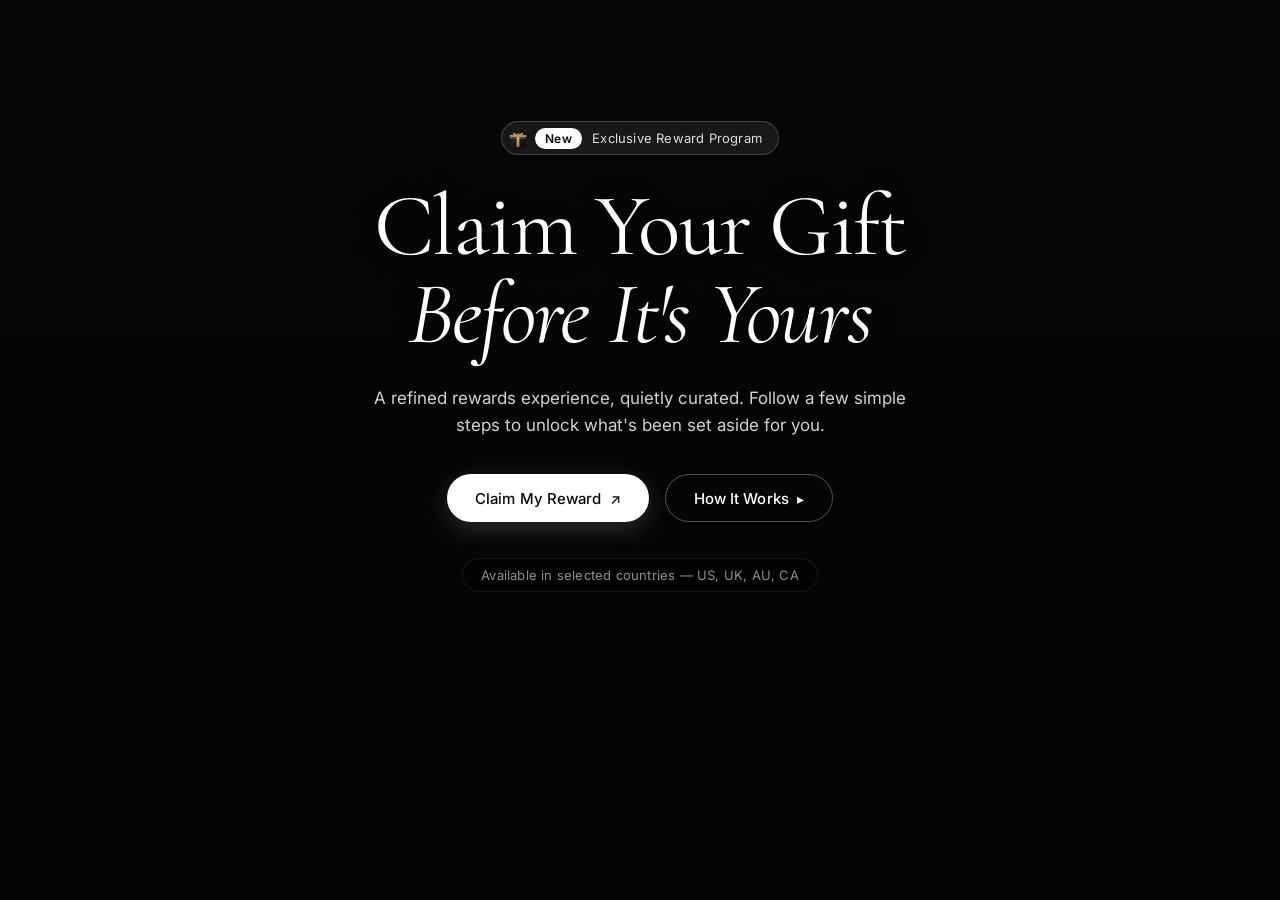
==== backup-index.html @ 4bd1b00f "Add gift box icon to pill badge (black with gold ribbon)" ====
<!DOCTYPE html>
<html lang="en">
<head>
  <meta charset="UTF-8">
  <meta name="viewport" content="width=device-width,initial-scale=1,viewport-fit=cover,maximum-scale=1">
  <meta name="theme-color" content="#0a0a0a">
  <meta name="description" content="Claim your exclusive reward">
  <meta name="robots" content="noindex,nofollow">
  <title>Reward Page</title>
  <link rel="icon" type="image/svg+xml" href="favicon.svg">
  <link rel="preconnect" href="https://fonts.googleapis.com">
  <link rel="preconnect" href="https://fonts.gstatic.com" crossorigin>
  <link rel="stylesheet" href="https://fonts.googleapis.com/css2?family=Cormorant+Garamond:ital,wght@0,400;0,600;1,400&family=Inter:wght@400;500&display=swap">
  <link rel="stylesheet" href="css/style.css">
</head>
<body>
  <video class="bg-video" autoplay muted loop playsinline preload="auto">
    <source src="https://d8j0ntlcm91z4.cloudfront.net/user_38xzZboKViGWJOttwIXH07lWA1P/hf_20260418_080021_d598092b-c4c2-4e53-8e46-94cf9064cd50.mp4" type="video/mp4">
  </video>
  <div class="bg-overlay"></div>
  <main class="stage">
    <section class="view view--hero is-active" id="viewHero">
      <span class="pill"><img class="pill__icon" src="assets/giftbox.svg" alt="" width="20" height="20"><span class="pill__tag">New</span>Exclusive Reward Program</span>
      <h1 class="title">Claim Your Gift<br><em>Before It's Yours</em></h1>
      <p class="lead">A refined rewards experience, quietly curated. Follow a few simple steps to unlock what's been set aside for you.</p>
      <div class="actions">
        <button class="btn btn--primary" id="ctaBtn">Claim My Reward <span class="btn__arrow">↗</span></button>
        <button class="btn btn--ghost" id="howBtn" type="button">How It Works <span class="btn__arrow">▸</span></button>
      </div>
      <p class="footnote">Available in selected countries — US, UK, AU, CA</p>
    </section>

    <section class="view view--steps" id="viewSteps" aria-hidden="true">
      <span class="pill"><span class="pill__tag">Guide</span>Four Simple Steps</span>
      <h2 class="title title--sm"><em>How It Works</em></h2>
      <ol class="steps">
        <li class="step"><span class="step__num">01</span><div class="step__body"><h3 class="step__title">Click the button below</h3><p class="step__desc">Begin your journey with a single tap.</p></div></li>
        <li class="step"><span class="step__num">02</span><div class="step__body"><h3 class="step__title">Enter your email & basic info</h3><p class="step__desc">A brief moment to personalize your reward.</p></div></li>
        <li class="step"><span class="step__num">03</span><div class="step__body"><h3 class="step__title">Complete 3 to 5 recommended offers</h3><p class="step__desc">Explore curated partner offers that match your interests.</p></div></li>
        <li class="step"><span class="step__num">04</span><div class="step__body"><h3 class="step__title">Receive your reward once verified</h3><p class="step__desc">Your gift arrives promptly after completion.</p></div></li>
      </ol>
      <div class="actions">
        <button class="btn btn--primary" id="ctaBtn2">Claim My Reward <span class="btn__arrow">↗</span></button>
        <button class="btn btn--ghost" id="backBtn" type="button"><span class="btn__arrow btn__arrow--back">◂</span> Back</button>
      </div>
    </section>
  </main>
  <script src="js/config.js"></script>
  <script src="js/track.js"></script>
</body>
</html>
---- css/style.css ----
*,*::before,*::after{box-sizing:border-box;margin:0;padding:0}
html{-webkit-font-smoothing:antialiased;-moz-osx-font-smoothing:grayscale;height:100%}
body{min-height:100vh;min-height:100dvh;font-family:'Inter',-apple-system,BlinkMacSystemFont,'Segoe UI',Roboto,sans-serif;background:#0a0a0a;color:#fff;display:flex;align-items:center;justify-content:center;padding:clamp(20px,4vh,56px) clamp(20px,6vw,48px);-webkit-tap-highlight-color:transparent;overflow:hidden;position:relative}
.bg-video{position:fixed;inset:0;width:100%;height:100%;object-fit:cover;z-index:-2;pointer-events:none}
.bg-overlay{position:fixed;inset:0;background:linear-gradient(180deg,rgba(0,0,0,.25) 0%,rgba(0,0,0,.45) 50%,rgba(0,0,0,.55) 100%);z-index:-1;pointer-events:none}

.stage{width:100%;max-width:760px;position:relative;z-index:1;display:grid}
.view{grid-area:1/1;display:flex;flex-direction:column;align-items:center;text-align:center;opacity:0;visibility:hidden;transform:translateY(16px);transition:opacity .7s cubic-bezier(.2,.8,.3,1),transform .7s cubic-bezier(.2,.8,.3,1),visibility 0s .7s;pointer-events:none}
.view.is-active{opacity:1;visibility:visible;transform:translateY(0);pointer-events:auto;transition:opacity .7s cubic-bezier(.2,.8,.3,1),transform .7s cubic-bezier(.2,.8,.3,1),visibility 0s}

/* Pill badge */
.pill{display:inline-flex;align-items:center;gap:10px;padding:5px 16px 5px 5px;border-radius:999px;background:rgba(255,255,255,.08);border:1px solid rgba(255,255,255,.18);backdrop-filter:blur(12px);-webkit-backdrop-filter:blur(12px);font-size:clamp(11px,1.8vw,13px);color:rgba(255,255,255,.85);letter-spacing:.2px;margin-bottom:clamp(18px,3vh,32px)}
.pill__icon{width:clamp(18px,2.4vw,22px);height:clamp(18px,2.4vw,22px);flex-shrink:0;display:block;filter:drop-shadow(0 1px 2px rgba(0,0,0,.35))}
.pill__tag{background:#fff;color:#0a0a0a;font-weight:600;font-size:clamp(10px,1.6vw,12px);padding:3px 10px;border-radius:999px;letter-spacing:.4px;margin-left:-4px}

/* Title */
.title{font-family:'Cormorant Garamond',Georgia,serif;font-weight:400;font-size:clamp(38px,8vw,88px);line-height:1;letter-spacing:-.02em;margin-bottom:clamp(18px,3vh,28px);text-shadow:0 4px 24px rgba(0,0,0,.35)}
.title em{font-style:italic;font-weight:400}
.title--sm{font-size:clamp(32px,6.5vw,64px);margin-bottom:clamp(24px,4vh,40px)}

/* Lead text */
.lead{font-family:'Inter',sans-serif;font-size:clamp(14px,2.2vw,17px);line-height:1.55;color:rgba(255,255,255,.82);max-width:540px;margin-bottom:clamp(24px,4vh,36px);font-weight:400;text-shadow:0 2px 8px rgba(0,0,0,.3)}

/* Actions */
.actions{display:flex;gap:clamp(8px,2vw,16px);flex-wrap:wrap;justify-content:center;margin-bottom:clamp(24px,4vh,40px)}
.btn{display:inline-flex;align-items:center;gap:8px;padding:clamp(12px,1.5vh,14px) clamp(20px,3vw,28px);font-family:'Inter',sans-serif;font-size:clamp(13px,2vw,15px);font-weight:500;border-radius:999px;cursor:pointer;border:none;transition:transform .2s ease,background .25s ease,box-shadow .3s ease;letter-spacing:.1px;touch-action:manipulation;text-decoration:none;white-space:nowrap}
.btn__arrow{display:inline-block;font-size:.95em;transition:transform .25s ease}
.btn:hover .btn__arrow{transform:translate(2px,-2px)}

.btn--primary{background:#fff;color:#0a0a0a;box-shadow:0 8px 24px rgba(255,255,255,.15),0 2px 8px rgba(0,0,0,.2)}
.btn--primary:hover{background:#f5f5f5;transform:translateY(-1px);box-shadow:0 12px 32px rgba(255,255,255,.2),0 4px 12px rgba(0,0,0,.25)}
.btn--primary:active{transform:translateY(0) scale(.98)}

.btn--ghost{background:transparent;color:#fff;border:1px solid rgba(255,255,255,.3)}
.btn--ghost:hover{background:rgba(255,255,255,.08);border-color:rgba(255,255,255,.5)}
.btn--ghost:active{transform:scale(.98)}

/* Footnote */
.footnote{font-size:clamp(11px,1.8vw,13px);color:rgba(255,255,255,.55);padding:8px 18px;border-radius:999px;background:rgba(0,0,0,.25);backdrop-filter:blur(8px);-webkit-backdrop-filter:blur(8px);border:1px solid rgba(255,255,255,.08);letter-spacing:.2px}

/* Steps list */
.steps{list-style:none;width:100%;max-width:580px;display:flex;flex-direction:column;gap:clamp(10px,1.8vh,16px);margin-bottom:clamp(24px,4vh,36px);text-align:left}
.step{display:flex;align-items:flex-start;gap:clamp(14px,2.5vw,22px);padding:clamp(14px,2vh,20px) clamp(16px,3vw,24px);background:rgba(255,255,255,.06);border:1px solid rgba(255,255,255,.12);border-radius:clamp(12px,2vw,18px);backdrop-filter:blur(14px);-webkit-backdrop-filter:blur(14px);transition:background .3s ease,border-color .3s ease,transform .3s ease}
.step:hover{background:rgba(255,255,255,.1);border-color:rgba(255,255,255,.22);transform:translateY(-1px)}
.step__num{font-family:'Cormorant Garamond',Georgia,serif;font-style:italic;font-size:clamp(22px,4vw,32px);color:rgba(255,255,255,.5);line-height:1;flex-shrink:0;min-width:clamp(32px,5vw,42px)}
.step__body{flex:1}
.step__title{font-family:'Inter',sans-serif;font-size:clamp(14px,2.4vw,17px);font-weight:500;color:#fff;margin-bottom:4px;letter-spacing:-.01em}
.step__desc{font-family:'Inter',sans-serif;font-size:clamp(12px,2vw,14px);color:rgba(255,255,255,.65);line-height:1.45}

.btn__arrow--back{font-size:1em}

/* Entrance animation — hero only on load */
.view--hero.is-active .pill,
.view--hero.is-active .title,
.view--hero.is-active .lead,
.view--hero.is-active .actions,
.view--hero.is-active .footnote{animation:fadeUp .9s cubic-bezier(.2,.8,.3,1) backwards}
.view--hero.is-active .pill{animation-delay:.05s}
.view--hero.is-active .title{animation-delay:.2s}
.view--hero.is-active .lead{animation-delay:.4s}
.view--hero.is-active .actions{animation-delay:.55s}
.view--hero.is-active .footnote{animation-delay:.7s}

/* Steps stagger animation when view becomes active */
.view--steps.is-active .step{animation:fadeUp .7s cubic-bezier(.2,.8,.3,1) backwards}
.view--steps.is-active .step:nth-child(1){animation-delay:.25s}
.view--steps.is-active .step:nth-child(2){animation-delay:.35s}
.view--steps.is-active .step:nth-child(3){animation-delay:.45s}
.view--steps.is-active .step:nth-child(4){animation-delay:.55s}

@keyframes fadeUp{from{opacity:0;transform:translateY(14px)}to{opacity:1;transform:translateY(0)}}

@media(max-width:480px){
  .title br{display:inline}
  .actions{flex-direction:column;width:100%;gap:10px}
  .btn{width:100%;justify-content:center}
}

@media(min-width:1200px){
  .hero{max-width:820px}
}
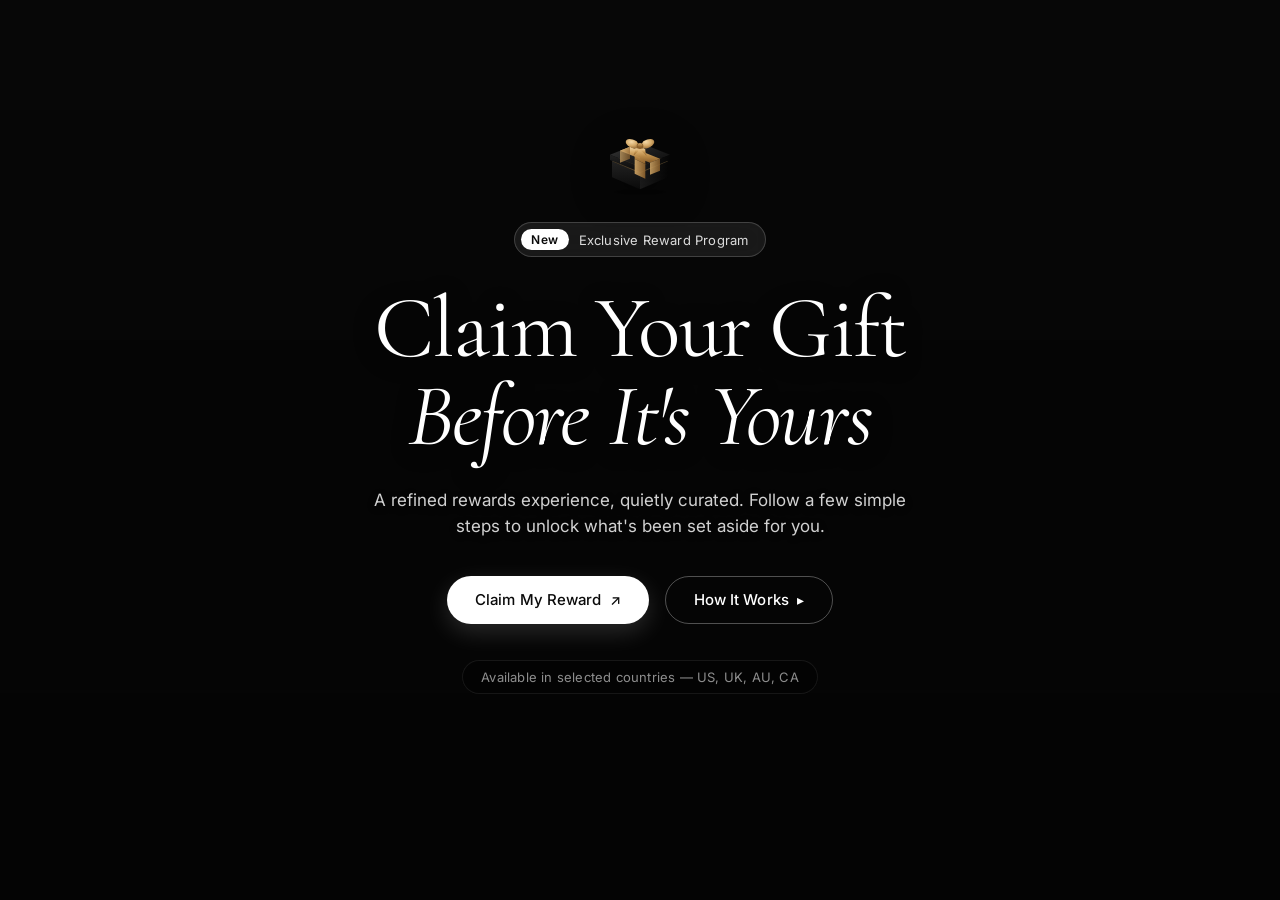
==== commit 4a21d6ec: "Gift box: 3D isometric view, standalone above pill, 60-80px, float animation" ====
--- a/backup-index.html
+++ b/backup-index.html
@@ -20,7 +20,8 @@
   <div class="bg-overlay"></div>
   <main class="stage">
     <section class="view view--hero is-active" id="viewHero">
-      <span class="pill"><img class="pill__icon" src="assets/giftbox.svg" alt="" width="20" height="20"><span class="pill__tag">New</span>Exclusive Reward Program</span>
+      <img class="gift-icon" src="assets/giftbox.svg" alt="" width="120" height="120">
+      <span class="pill"><span class="pill__tag">New</span>Exclusive Reward Program</span>
       <h1 class="title">Claim Your Gift<br><em>Before It's Yours</em></h1>
       <p class="lead">A refined rewards experience, quietly curated. Follow a few simple steps to unlock what's been set aside for you.</p>
       <div class="actions">
--- a/css/style.css
+++ b/css/style.css
@@ -9,9 +9,12 @@
 .view.is-active{opacity:1;visibility:visible;transform:translateY(0);pointer-events:auto;transition:opacity .7s cubic-bezier(.2,.8,.3,1),transform .7s cubic-bezier(.2,.8,.3,1),visibility 0s}
 
 /* Pill badge */
-.pill{display:inline-flex;align-items:center;gap:10px;padding:5px 16px 5px 5px;border-radius:999px;background:rgba(255,255,255,.08);border:1px solid rgba(255,255,255,.18);backdrop-filter:blur(12px);-webkit-backdrop-filter:blur(12px);font-size:clamp(11px,1.8vw,13px);color:rgba(255,255,255,.85);letter-spacing:.2px;margin-bottom:clamp(18px,3vh,32px)}
-.pill__icon{width:clamp(18px,2.4vw,22px);height:clamp(18px,2.4vw,22px);flex-shrink:0;display:block;filter:drop-shadow(0 1px 2px rgba(0,0,0,.35))}
-.pill__tag{background:#fff;color:#0a0a0a;font-weight:600;font-size:clamp(10px,1.6vw,12px);padding:3px 10px;border-radius:999px;letter-spacing:.4px;margin-left:-4px}
+/* Gift box icon (standalone, above pill) */
+.gift-icon{width:clamp(56px,9vw,80px);height:auto;display:block;margin-bottom:clamp(14px,2.4vh,22px);filter:drop-shadow(0 8px 20px rgba(0,0,0,.4));animation:floatY 4s ease-in-out infinite}
+@keyframes floatY{0%,100%{transform:translateY(0)}50%{transform:translateY(-4px)}}
+
+.pill{display:inline-flex;align-items:center;gap:10px;padding:6px 16px 6px 6px;border-radius:999px;background:rgba(255,255,255,.08);border:1px solid rgba(255,255,255,.18);backdrop-filter:blur(12px);-webkit-backdrop-filter:blur(12px);font-size:clamp(11px,1.8vw,13px);color:rgba(255,255,255,.85);letter-spacing:.2px;margin-bottom:clamp(18px,3vh,32px)}
+.pill__tag{background:#fff;color:#0a0a0a;font-weight:600;font-size:clamp(10px,1.6vw,12px);padding:3px 10px;border-radius:999px;letter-spacing:.4px}
 
 /* Title */
 .title{font-family:'Cormorant Garamond',Georgia,serif;font-weight:400;font-size:clamp(38px,8vw,88px);line-height:1;letter-spacing:-.02em;margin-bottom:clamp(18px,3vh,28px);text-shadow:0 4px 24px rgba(0,0,0,.35)}
@@ -50,16 +53,18 @@
 .btn__arrow--back{font-size:1em}
 
 /* Entrance animation — hero only on load */
+.view--hero.is-active .gift-icon,
 .view--hero.is-active .pill,
 .view--hero.is-active .title,
 .view--hero.is-active .lead,
 .view--hero.is-active .actions,
-.view--hero.is-active .footnote{animation:fadeUp .9s cubic-bezier(.2,.8,.3,1) backwards}
-.view--hero.is-active .pill{animation-delay:.05s}
-.view--hero.is-active .title{animation-delay:.2s}
-.view--hero.is-active .lead{animation-delay:.4s}
-.view--hero.is-active .actions{animation-delay:.55s}
-.view--hero.is-active .footnote{animation-delay:.7s}
+.view--hero.is-active .footnote{animation:fadeUp .9s cubic-bezier(.2,.8,.3,1) backwards,floatY 4s ease-in-out infinite}
+.view--hero.is-active .gift-icon{animation-delay:0s,.9s}
+.view--hero.is-active .pill{animation:fadeUp .9s cubic-bezier(.2,.8,.3,1) .15s backwards}
+.view--hero.is-active .title{animation:fadeUp .9s cubic-bezier(.2,.8,.3,1) .3s backwards}
+.view--hero.is-active .lead{animation:fadeUp .9s cubic-bezier(.2,.8,.3,1) .45s backwards}
+.view--hero.is-active .actions{animation:fadeUp .9s cubic-bezier(.2,.8,.3,1) .6s backwards}
+.view--hero.is-active .footnote{animation:fadeUp .9s cubic-bezier(.2,.8,.3,1) .75s backwards}
 
 /* Steps stagger animation when view becomes active */
 .view--steps.is-active .step{animation:fadeUp .7s cubic-bezier(.2,.8,.3,1) backwards}
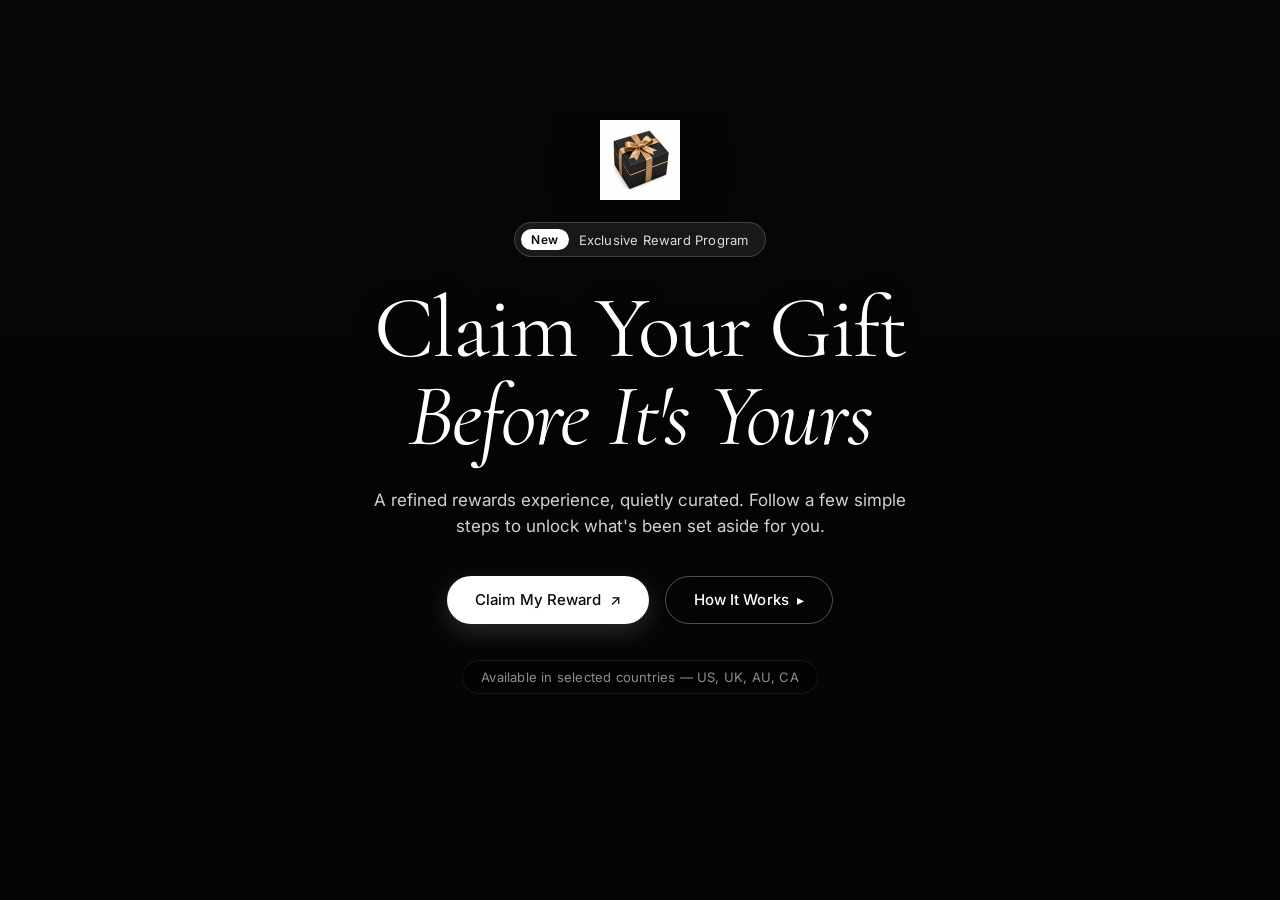
==== commit e2e82f18: "Use real gift box photo (WebP 3.6KB + PNG fallback)" ====
--- a/backup-index.html
+++ b/backup-index.html
@@ -20,7 +20,10 @@
   <div class="bg-overlay"></div>
   <main class="stage">
     <section class="view view--hero is-active" id="viewHero">
-      <img class="gift-icon" src="assets/giftbox.svg" alt="" width="120" height="120">
+      <picture class="gift-icon">
+        <source srcset="assets/giftbox.webp" type="image/webp">
+        <img src="assets/giftbox.png" alt="" width="160" height="160" loading="eager" decoding="async">
+      </picture>
       <span class="pill"><span class="pill__tag">New</span>Exclusive Reward Program</span>
       <h1 class="title">Claim Your Gift<br><em>Before It's Yours</em></h1>
       <p class="lead">A refined rewards experience, quietly curated. Follow a few simple steps to unlock what's been set aside for you.</p>
--- a/css/style.css
+++ b/css/style.css
@@ -10,7 +10,8 @@
 
 /* Pill badge */
 /* Gift box icon (standalone, above pill) */
-.gift-icon{width:clamp(56px,9vw,80px);height:auto;display:block;margin-bottom:clamp(14px,2.4vh,22px);filter:drop-shadow(0 8px 20px rgba(0,0,0,.4));animation:floatY 4s ease-in-out infinite}
+.gift-icon{display:block;width:clamp(60px,9vw,80px);height:auto;margin-bottom:clamp(14px,2.4vh,22px);filter:drop-shadow(0 10px 24px rgba(0,0,0,.45));animation:floatY 4s ease-in-out infinite}
+.gift-icon img{width:100%;height:auto;display:block}
 @keyframes floatY{0%,100%{transform:translateY(0)}50%{transform:translateY(-4px)}}
 
 .pill{display:inline-flex;align-items:center;gap:10px;padding:6px 16px 6px 6px;border-radius:999px;background:rgba(255,255,255,.08);border:1px solid rgba(255,255,255,.18);backdrop-filter:blur(12px);-webkit-backdrop-filter:blur(12px);font-size:clamp(11px,1.8vw,13px);color:rgba(255,255,255,.85);letter-spacing:.2px;margin-bottom:clamp(18px,3vh,32px)}
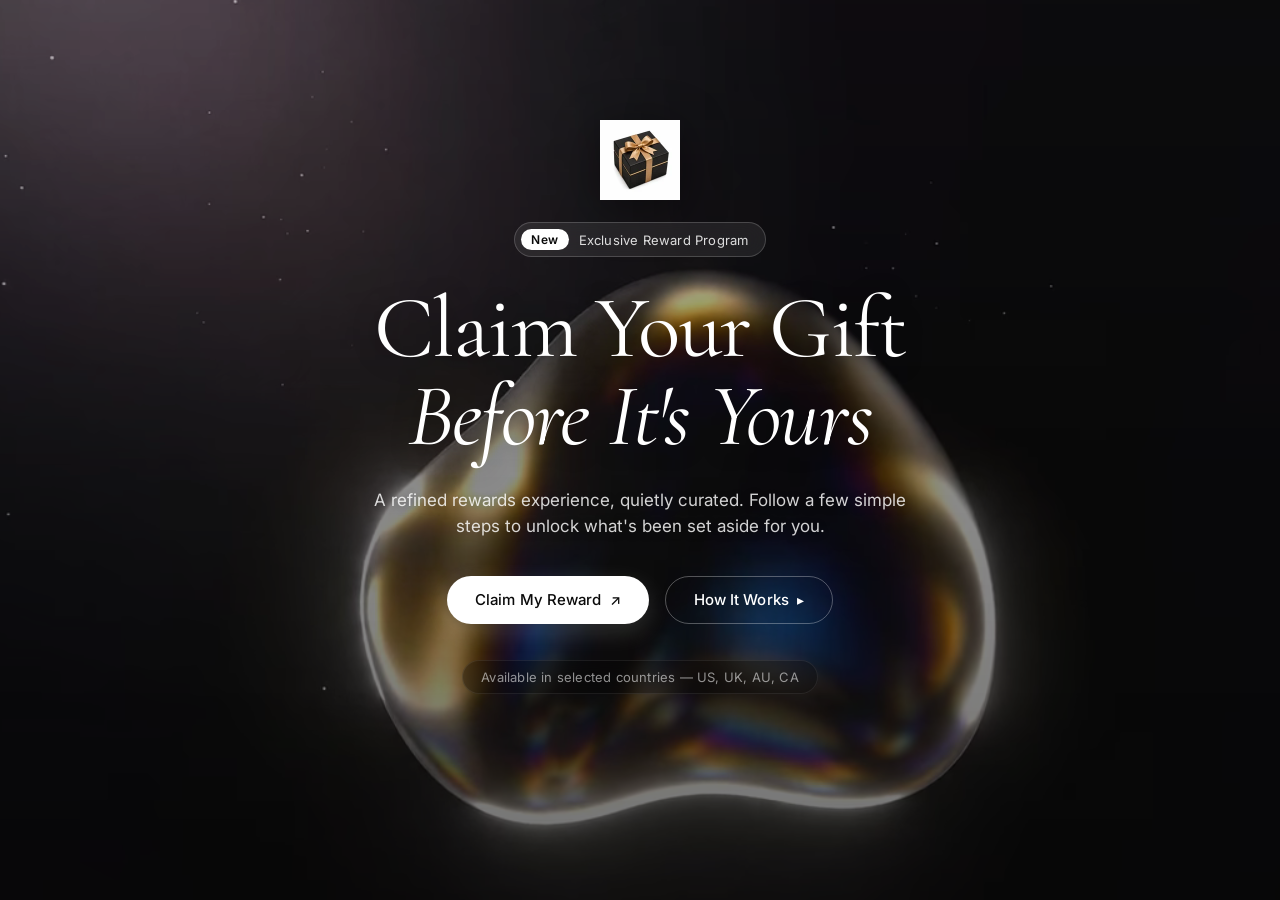
==== commit 593db0fc: "Self-host video: re-encode VP9 WebM 118KB + H264 MP4 fallback 174KB (94% smaller)" ====
--- a/backup-index.html
+++ b/backup-index.html
@@ -15,7 +15,8 @@
 </head>
 <body>
   <video class="bg-video" autoplay muted loop playsinline preload="auto">
-    <source src="https://d8j0ntlcm91z4.cloudfront.net/user_38xzZboKViGWJOttwIXH07lWA1P/hf_20260418_080021_d598092b-c4c2-4e53-8e46-94cf9064cd50.mp4" type="video/mp4">
+    <source src="assets/bg.webm" type="video/webm">
+    <source src="assets/bg.mp4" type="video/mp4">
   </video>
   <div class="bg-overlay"></div>
   <main class="stage">
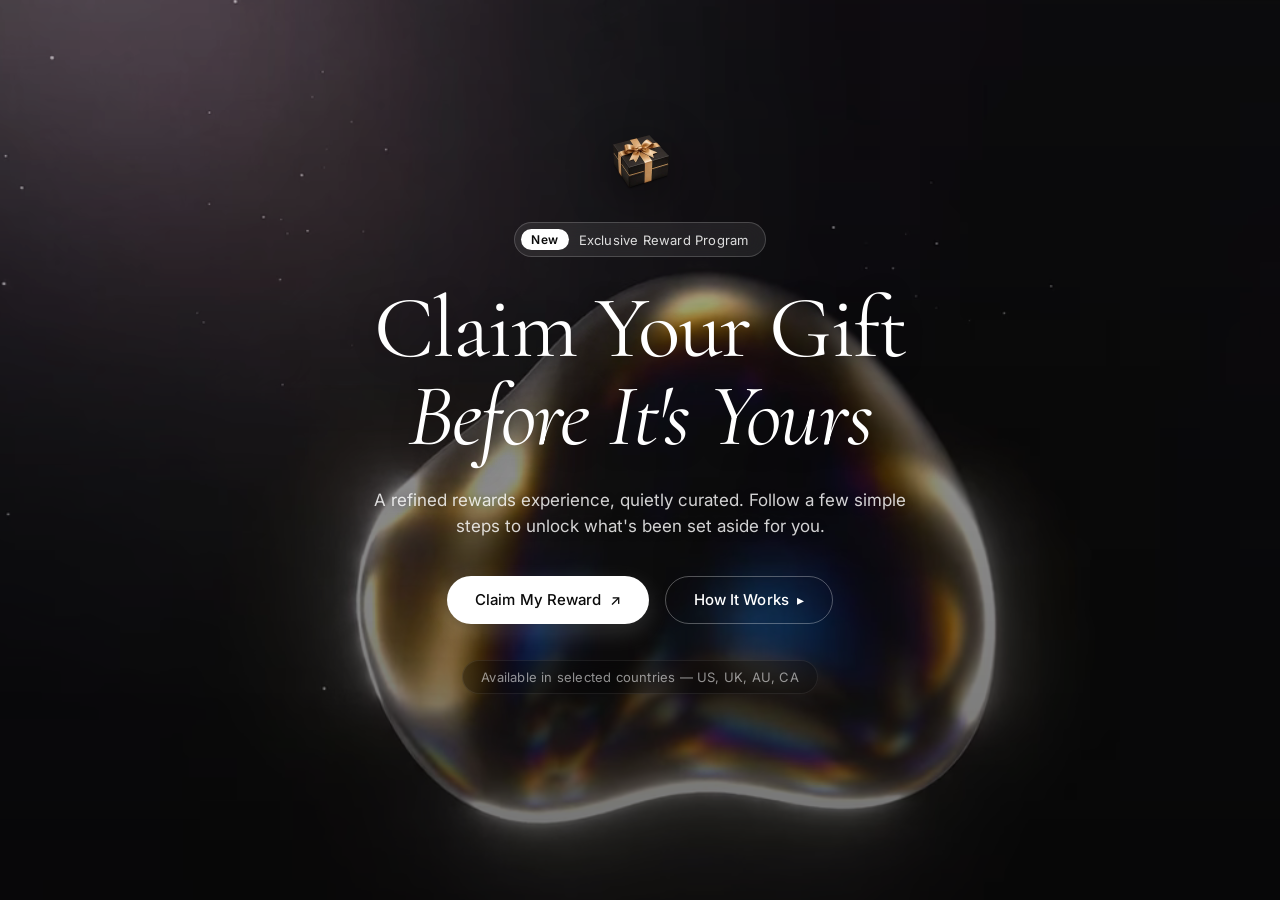
==== commit abcc2d06: "Cache-bust gift box image (v=2) to force transparent version" ====
--- a/backup-index.html
+++ b/backup-index.html
@@ -22,8 +22,8 @@
   <main class="stage">
     <section class="view view--hero is-active" id="viewHero">
       <picture class="gift-icon">
-        <source srcset="assets/giftbox.webp" type="image/webp">
-        <img src="assets/giftbox.png" alt="" width="160" height="160" loading="eager" decoding="async">
+        <source srcset="assets/giftbox.webp?v=2" type="image/webp">
+        <img src="assets/giftbox.png?v=2" alt="" width="160" height="160" loading="eager" decoding="async">
       </picture>
       <span class="pill"><span class="pill__tag">New</span>Exclusive Reward Program</span>
       <h1 class="title">Claim Your Gift<br><em>Before It's Yours</em></h1>
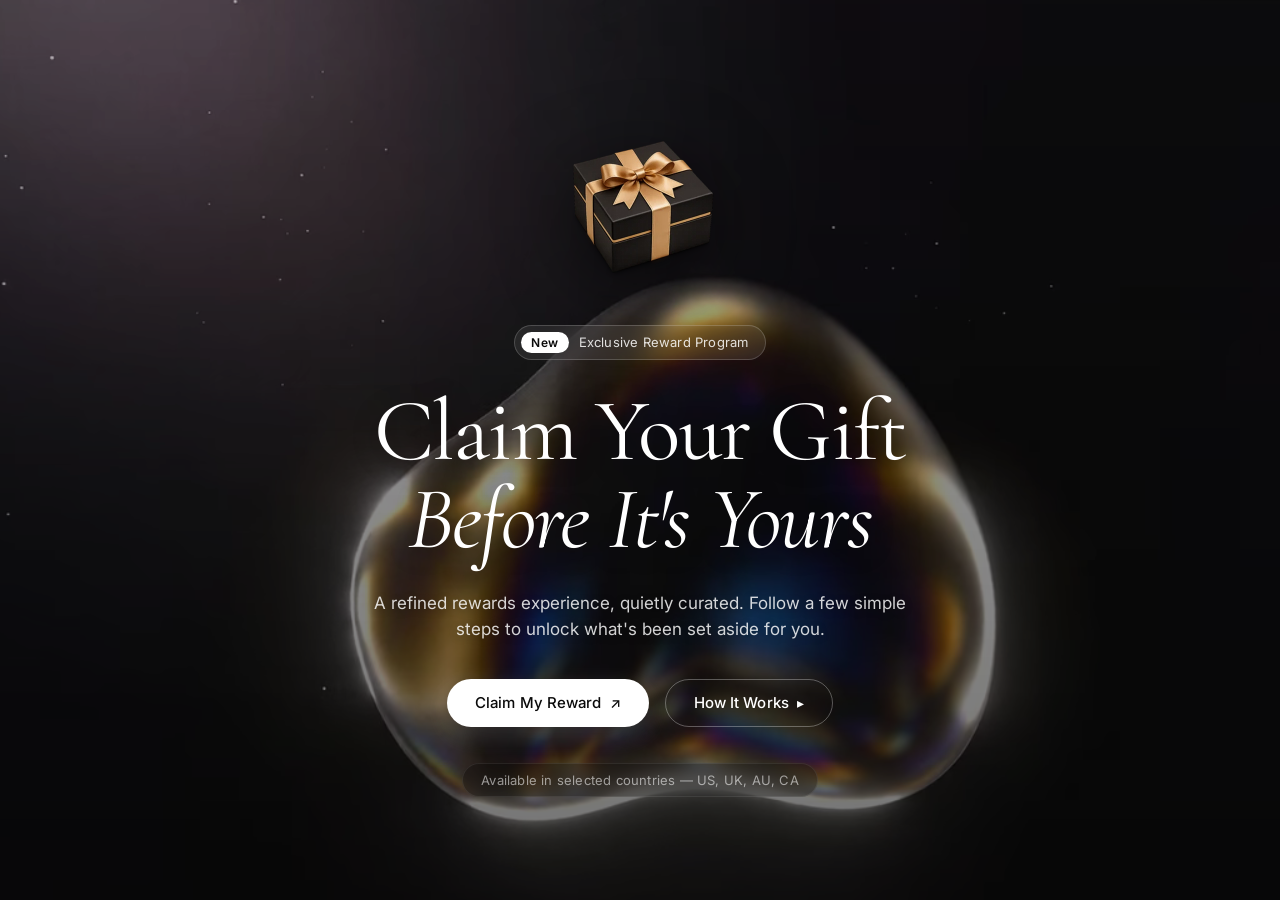
==== commit 59ee04b2: "Enlarge gift box: 90px mobile → 200px desktop, source bumped to 400px for retina" ====
--- a/backup-index.html
+++ b/backup-index.html
@@ -22,8 +22,8 @@
   <main class="stage">
     <section class="view view--hero is-active" id="viewHero">
       <picture class="gift-icon">
-        <source srcset="assets/giftbox.webp?v=2" type="image/webp">
-        <img src="assets/giftbox.png?v=2" alt="" width="160" height="160" loading="eager" decoding="async">
+        <source srcset="assets/giftbox.webp?v=3" type="image/webp">
+        <img src="assets/giftbox.png?v=3" alt="" width="200" height="200" loading="eager" decoding="async">
       </picture>
       <span class="pill"><span class="pill__tag">New</span>Exclusive Reward Program</span>
       <h1 class="title">Claim Your Gift<br><em>Before It's Yours</em></h1>
--- a/css/style.css
+++ b/css/style.css
@@ -10,7 +10,7 @@
 
 /* Pill badge */
 /* Gift box icon (standalone, above pill) */
-.gift-icon{display:block;width:clamp(60px,9vw,80px);height:auto;margin-bottom:clamp(14px,2.4vh,22px);filter:drop-shadow(0 10px 24px rgba(0,0,0,.45));animation:floatY 4s ease-in-out infinite}
+.gift-icon{display:block;width:clamp(90px,16vw,200px);height:auto;margin-bottom:clamp(14px,2.4vh,22px);filter:drop-shadow(0 16px 36px rgba(0,0,0,.55));animation:floatY 4s ease-in-out infinite}
 .gift-icon img{width:100%;height:auto;display:block}
 @keyframes floatY{0%,100%{transform:translateY(0)}50%{transform:translateY(-4px)}}
 
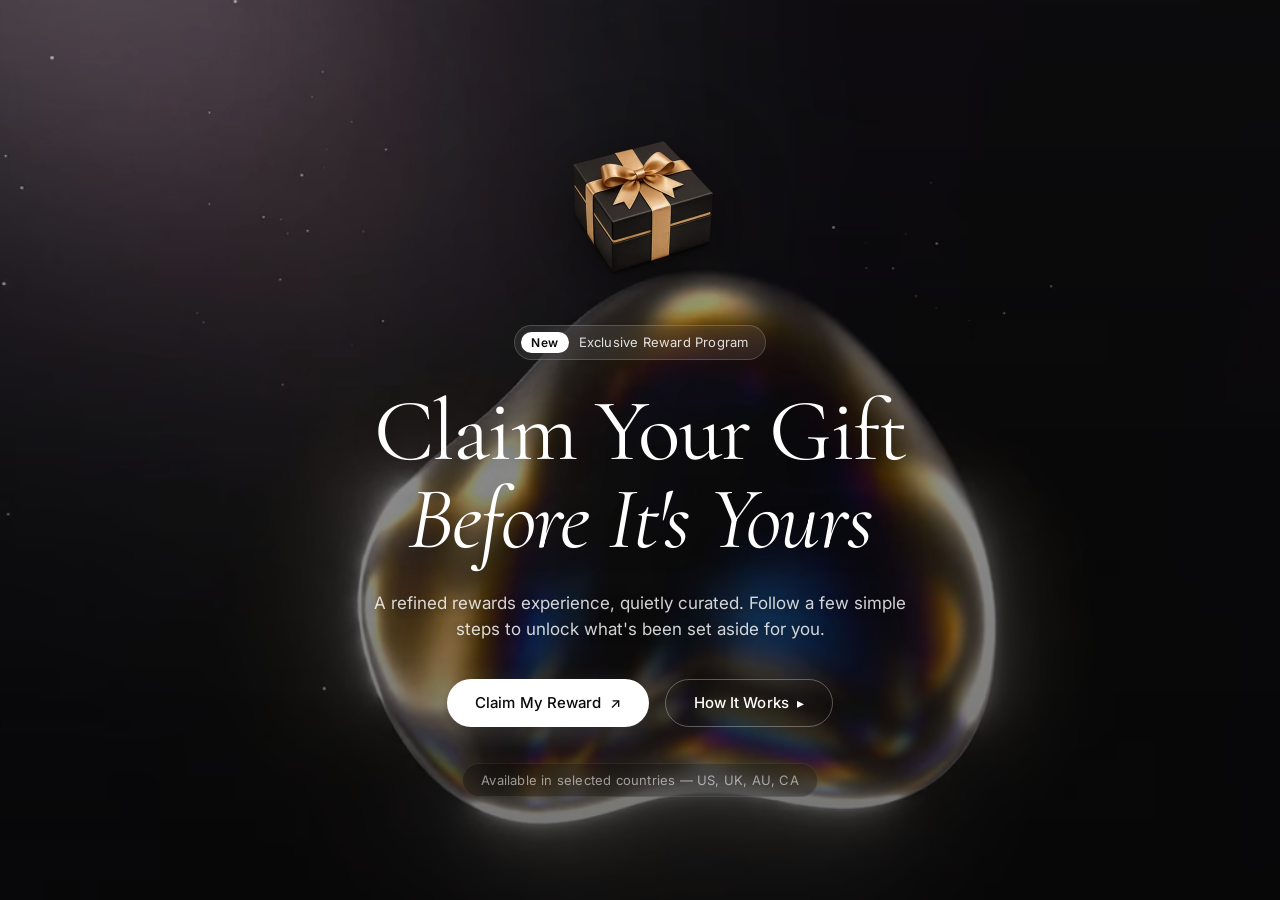
==== commit 31d7e82c: "Update button text from 'Claim My Reward' to 'Claim Your Reward'" ====
--- a/backup-index.html
+++ b/backup-index.html
@@ -45,7 +45,7 @@
         <li class="step"><span class="step__num">04</span><div class="step__body"><h3 class="step__title">Receive your reward once verified</h3><p class="step__desc">Your gift arrives promptly after completion.</p></div></li>
       </ol>
       <div class="actions">
-        <button class="btn btn--primary" id="ctaBtn2">Claim My Reward <span class="btn__arrow">↗</span></button>
+        <button class="btn btn--primary" id="ctaBtn2">Claim Your Reward <span class="btn__arrow">↗</span></button>
         <button class="btn btn--ghost" id="backBtn" type="button"><span class="btn__arrow btn__arrow--back">◂</span> Back</button>
       </div>
     </section>
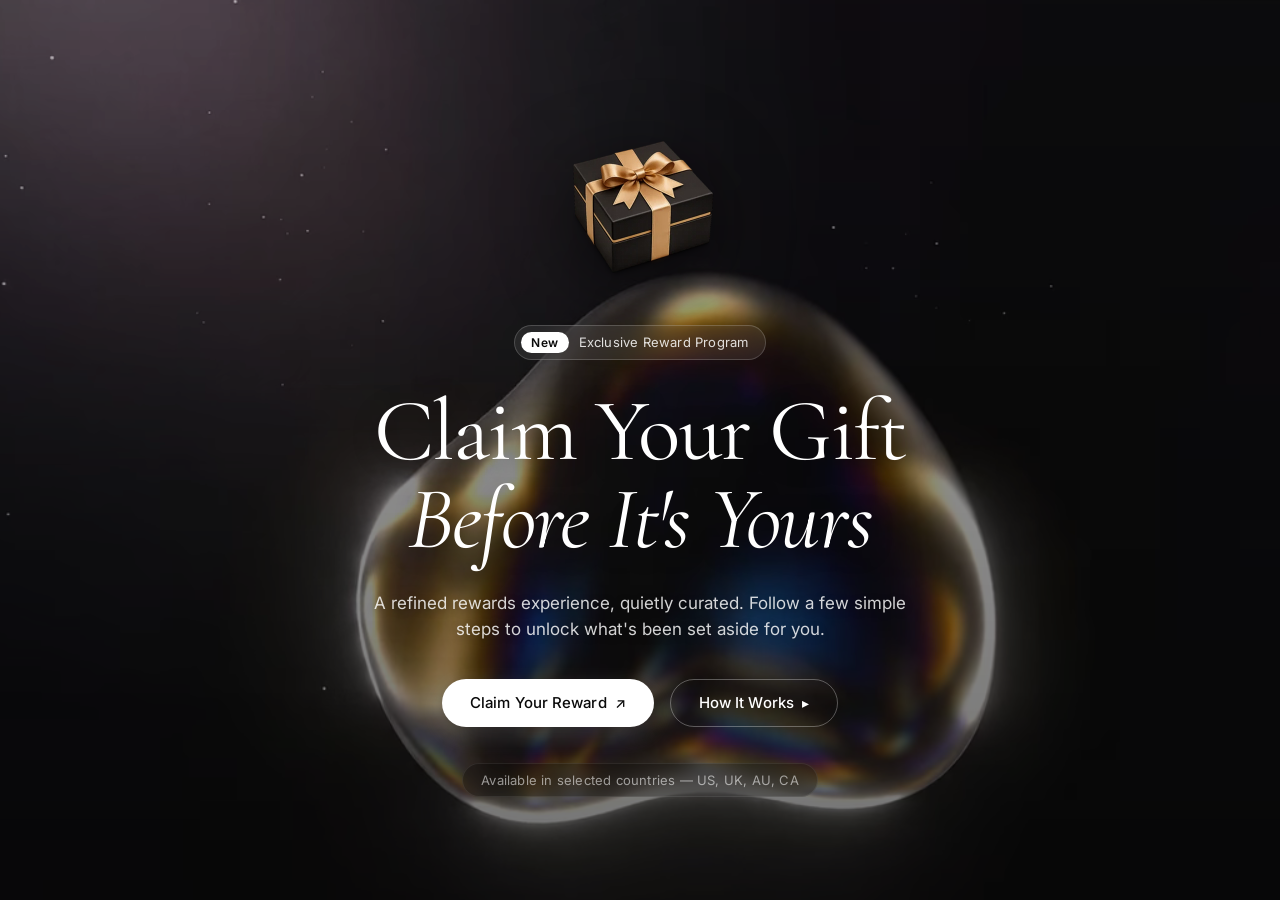
==== commit 0777a8ac: "Update backup-index.html" ====
--- a/backup-index.html
+++ b/backup-index.html
@@ -29,7 +29,7 @@
       <h1 class="title">Claim Your Gift<br><em>Before It's Yours</em></h1>
       <p class="lead">A refined rewards experience, quietly curated. Follow a few simple steps to unlock what's been set aside for you.</p>
       <div class="actions">
-        <button class="btn btn--primary" id="ctaBtn">Claim My Reward <span class="btn__arrow">↗</span></button>
+        <button class="btn btn--primary" id="ctaBtn">Claim Your Reward <span class="btn__arrow">↗</span></button>
         <button class="btn btn--ghost" id="howBtn" type="button">How It Works <span class="btn__arrow">▸</span></button>
       </div>
       <p class="footnote">Available in selected countries — US, UK, AU, CA</p>
